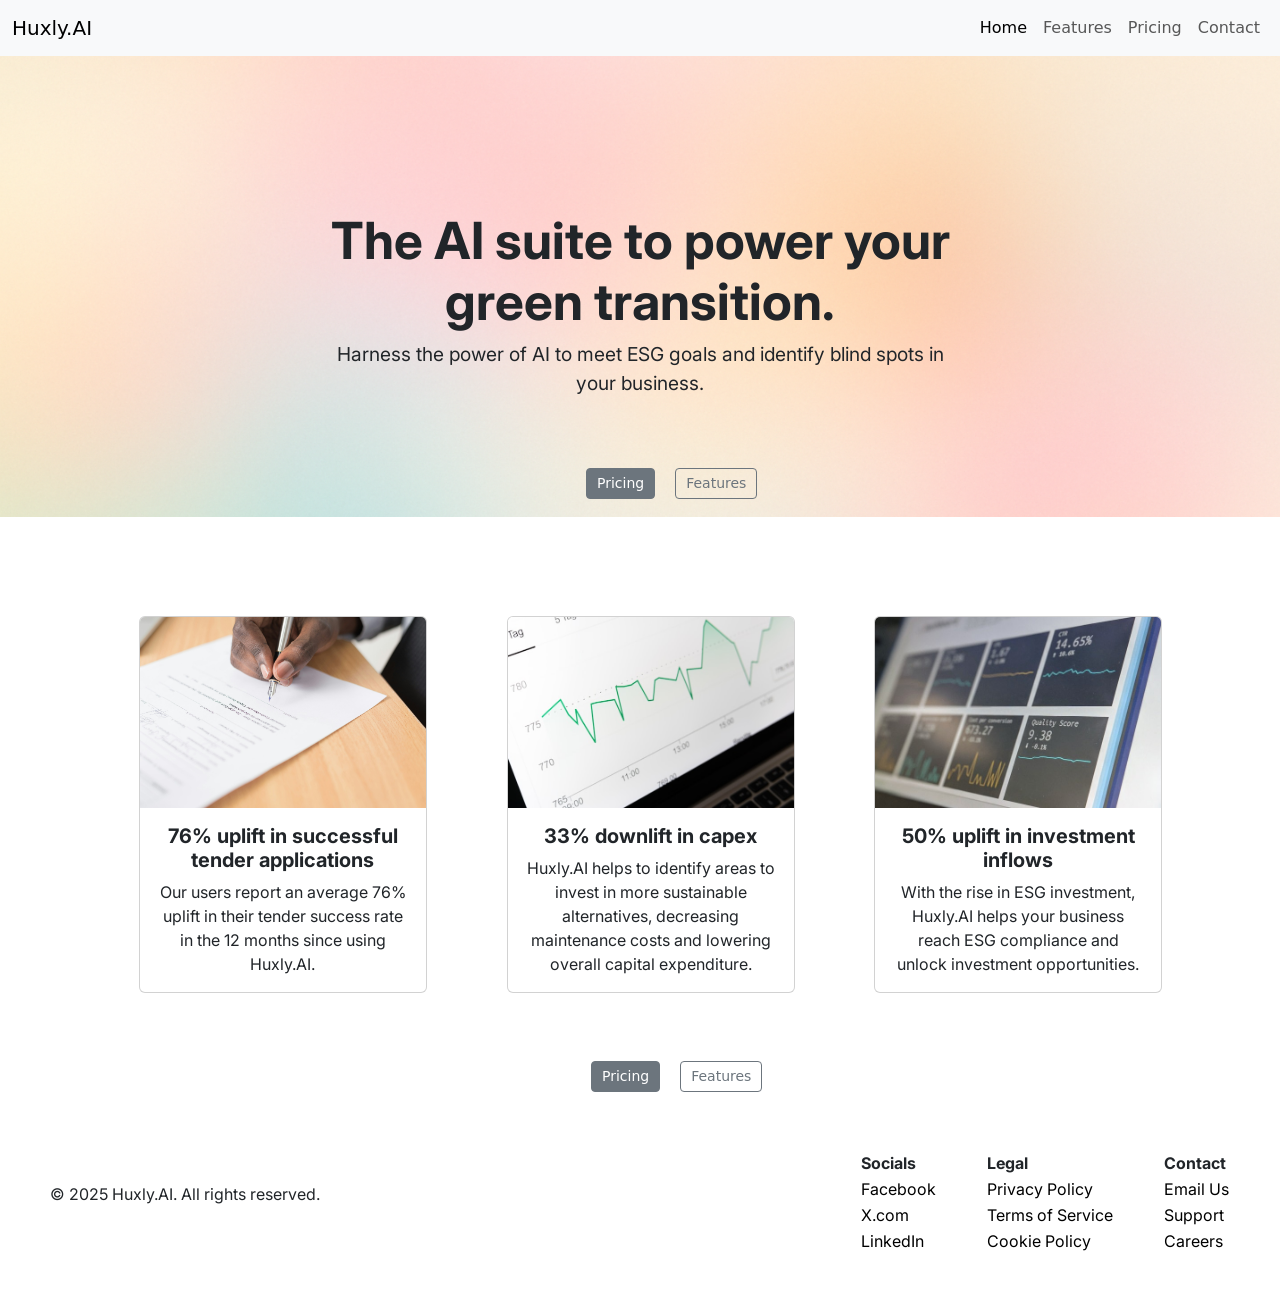
==== index.html @ 0ac2c99c "added links to the footer navbar" ====
<!DOCTYPE html>
<html lang="en">

<head>
    <!-- metadata below sets character set, viewport settings, meta description, keywords for SEO, author and Title of the page. -->
    <meta charset="UTF-8">
    <meta name="viewport" content="width=device-width, initial-scale=1.0">
    <meta name="description" content="Huxly.AI - AI-powered ESG and Sustainability Data Platform">
    <meta name="keywords"
        content="Huxly.AI, ESG, Sustainability, AI-powered, Data Platform, Environmental, Social, Governance, Analytics">
    <meta name="author" content="Luke Thompson">
    <title>Huxly.AI - Home</title>
    <!-- link elements below includes bootstrap and original stylesheets into the page. -->
    <link rel="stylesheet" href="assets/css/style.css">
    <link href="https://cdn.jsdelivr.net/npm/bootstrap@5.3.8/dist/css/bootstrap.min.css" rel="stylesheet"
        integrity="sha384-sRIl4kxILFvY47J16cr9ZwB07vP4J8+LH7qKQnuqkuIAvNWLzeN8tE5YBujZqJLB" crossorigin="anonymous">
    <!-- embedding fonts from google -->
    <link rel="preconnect" href="https://fonts.googleapis.com">
    <link rel="preconnect" href="https://fonts.gstatic.com" crossorigin>
    <link
        href="https://fonts.googleapis.com/css2?family=Inter:ital,opsz,wght@0,14..32,100..900;1,14..32,100..900&display=swap"
        rel="stylesheet">
</head>

<body>
    <!-- header contains primary navbar which is fixed using CSS -->
    <header>
        <!-- Navbar code and style is repurposed from bootstrap's components library -->
        <nav class="navbar navbar-expand-lg bg-body-tertiary" id="primary-nav">
            <div class="container-fluid">
                <a class="navbar-brand" href="index.html">Huxly.AI</a>
                <button class="navbar-toggler" type="button" data-bs-toggle="collapse" data-bs-target="#navbarNav"
                    aria-controls="navbarNav" aria-expanded="false" aria-label="Toggle navigation">
                </button>
                <!-- Navbar is built as an unordered list, use of flexbox to justify the navbar ul to the right of the div. -->
                <div class="collapse navbar-collapse" id="navbarNav">
                    <ul class="navbar-nav d-flex justify-content-end w-100">
                        <li class="nav-item">
                            <a class="nav-link active" aria-current="page" href="index.html">Home</a>
                        </li>
                        <li class="nav-item">
                            <a class="nav-link" href="features.html">Features</a>
                        </li>
                        <li class="nav-item">
                            <a class="nav-link" href="pricing.html">Pricing</a>
                        </li>
                        <li class="nav-item">
                            <a class="nav-link" href="contact.html">Contact</a>
                        </li>
                    </ul>
                </div>
            </div>
        </nav>
    </header>
    <br>
    <!-- hero section semantically structured -->
    <section>
        <div class="hero-section">
            <!-- hero image with responsive deisgn and aria label for accessibilty
            image was generated using chatGPT and the "Ivory Glow" colour palette from Figma -->
            <img src="assets/img/hero-desktop-1.png" media="(min-width:550px)"
                aria-label="Hero Image background showing an abstract and minimalist design with orange and blue tones representing sustainability and technology."
                alt="Abstract Hero Image desktop">

            <!-- h1 and p elements' variable font classes import font from google -->
            <h1 class="inter-bold-700">The AI suite to power your green transition.</h1>
            <p class="inter-normal-400">Harness the power of AI to meet ESG goals and identify blind spots in your
                business.</p>

            <!-- buttons from bootstrap are links to relevant pages on the site -->
            <div class="section-buttons">
                <a href="pricing.html">
                    <button type="button" class="btn btn-secondary btn-sm">
                        Pricing
                    </button>
                </a>
                <a href="features.html">
                    <button type="button" class="btn btn-outline-secondary btn-sm">
                        Features
                    </button>
                </a>
            </div>
        </div>
    </section>
    <br>
    <section>
        <div class="benefits-section" name="benefits-section">
            <ul class="container row" id="benefits-ul">
                <li class="col-lg-4 col-md-6 col-sm-12">
                    <div class="card" style="width: 18rem;">
                        <img src="assets/img/cytonn-photography-unsplash.jpg" class="card-img-top"
                            alt="Photo of a person's hand signing a document. Photo by https://unsplash.com/@cytonn_photography?utm_source=unsplash&utm_medium=referral&utm_content=creditCopyText Cytonn Photography @ https://unsplash.com/photos/person-writing-on-white-paper-GJao3ZTX9gU?utm_source=unsplash&utm_medium=referral&utm_content=creditCopyText">
                        <div class="card-body">
                            <h5 class="card-title inter-bold-700">76% uplift in successful tender applications</h5>
                            <p class="card-text inter-normal-400">Our users report an average 76% uplift in their tender
                                success rate in the 12 months since using Huxly.AI.</p>
                        </div>
                    </div>
                </li>
                <li class="col-lg-4 col-md-6 col-sm-12">
                    <div class="card" style="width: 18rem;">
                        <img src="assets/img/markus-winkler-unsplash.jpg" class="card-img-top"
                            alt="Photo of financial market trend on a computer screen. Photo by https://unsplash.com/@markuswinkler?utm_source=unsplash&utm_medium=referral&utm_content=creditCopyText Markus Winkler @ https://unsplash.com/photos/black-and-silver-laptop-computer-IrRbSND5EUc">
                        <div class="card-body">
                            <h5 class="card-title inter-bold-700">33% downlift in capex</h5>
                            <p class="card-text inter-normal-400">Huxly.AI helps to identify areas to invest in more
                                sustainable alternatives, decreasing maintenance costs and lowering overall capital
                                expenditure.</p>
                        </div>
                    </div>
                </li>
                <li class="col-lg-4 col-md-6 col-sm-12">
                    <div class="card" style="width: 18rem;">
                        <img src="assets/img/stephen-dawson-unsplash.jpg" class="card-img-top"
                            alt="Photo by https://unsplash.com/@dawson2406?utm_source=unsplash&utm_medium=referral&utm_content=creditCopyText Stephen Dawson @ https://unsplash.com/photos/turned-on-monitoring-screen-qwtCeJ5cLYs?utm_source=unsplash&utm_medium=referral&utm_content=creditCopyTextUnsplash">
                        <div class="card-body">
                            <h5 class="card-title inter-bold-700">50% uplift in investment inflows</h5>
                            <p class="card-text inter-normal-400">With the rise in ESG investment,
                                Huxly.AI helps your business reach ESG compliance and unlock investment
                                opportunities.</p>
                        </div>
                    </div>
                </li>
            </ul>
            <div class="section-buttons">
                <!-- buttons from bootstrap are links to relevant pages on the site -->
                <a href="pricing.html">
                    <button type="button" class="btn btn-secondary btn-sm">
                        Pricing
                    </button>
                </a>
                <a href="features.html">
                    <button type="button" class="btn btn-outline-secondary btn-sm">
                        Features
                    </button>
                </a>
            </div>
        </div>
    </section>

    <br>

    <!-- footer contains secondary navbar -->
    <footer>
        <div class="footer-nav">
            <nav class="navbar">
                <div class="footer-content col-md-6">
                    <p class="inter-normal-400">&copy; 2025 Huxly.AI. All rights reserved.</p>
                </div>

                <div class="footer-links col-md-6">
                    <table class="inter-normal-400">
                        <tr>
                            <th>
                                Socials
                            </th>
                            <th>
                                Legal
                            </th>
                            <th>
                                Contact
                            </th>
                        </tr>
                        <tr>
                            <td>
                                <a href="https://facebook.com/"
                                    aria-label="a hyperlink to facebook's homepage">Facebook</a>
                            </td>
                            <td>
                                <a href="https://www.privacypolicies.com/live/e289e4f3-e33b-4e38-826a-d3c6685af611"
                                    aria-label="a hyperlink to our privacy policy">Privacy Policy</a>
                            </td>
                            <td>
                                <a href="huxly@huxly.ai" aria-label="a hyperlink to email us">Email Us</a>
                            </td>
                        </tr>
                        <tr>
                            <td>
                                <a href="https://x.com/" aria-label="a hyperlink to X.com's homepage">X.com</a>
                            </td>
                            <td>
                                <a href="https://www.privacypolicies.com/live/bb65aa88-5503-41f1-b3d4-fbc7c5475021"
                                    aria-label="a hyperlink to our TOS">Terms of Service</a>
                            </td>
                            <td>
                                <a href="contact.html" aria-label="a hyperlink to our contact page">Support</a>
                            </td>
                        </tr>
                        <tr>
                            <td>
                                <a href="https://linkedin.com/"
                                    aria-label="a hyperlink to Linkedin's homepage">LinkedIn</a>
                            </td>
                            <td>
                                <a href="https://www.privacypolicies.com/live/eab9e047-bd60-47de-a37a-541c9a90000f"
                                    aria-label="a hyperlink to our cookie policy">Cookie Policy</a>
                            </td>
                            <td>
                                <a href="contact.html" aria-label="a hyperlink to our contact page">Careers</a>
                            </td>
                        </tr>
                    </table>
                </div>
            </nav>
        </div>
    </footer>

    <!-- Script below is to enable bootstrap on the webpage. -->
    <script src="https://cdn.jsdelivr.net/npm/bootstrap@5.3.8/dist/js/bootstrap.bundle.min.js"
        integrity="sha384-FKyoEForCGlyvwx9Hj09JcYn3nv7wiPVlz7YYwJrWVcXK/BmnVDxM+D2scQbITxI"
        crossorigin="anonymous"></script>
</body>

</html>
---- assets/css/style.css ----
/* This is the default stylesheet */

/* media query to change padding top size on smaller devices so headings aren't consumed by navbar */
@media screen and (max-width: 414px) {
    #pricing-h1 {
        padding-top: 10%;
    }
}

/* styling to ensure h1 is below the navbar and has smaller padding than the pricing cards */
@media screen and (min-width: 415px) {
    #pricing-h1 {
        /* colour is in-keeping with the Ivory Glow color scheme from Figma */
        background-color: #E2E7E3;
        display: flex;
        position: relative;
        padding-top: 5%;
        padding-left: 5%;
    }
}

/* makes all images responsive */
img {
    width: 100%;
    height: auto;
}

/* this css styles the variable font using the bold class (used mainly on headings)*/
.inter-bold-700 {
    font-family: "Inter", sans-serif;
    font-optical-sizing: auto;
    font-weight: 700;
    font-style: normal;
}

/* this css styles the variable font using the normal class (used mainly on p elements)*/
.inter-normal-400 {
    font-family: "Inter", sans-serif;
    font-optical-sizing: auto;
    font-weight: 400;
    font-style: normal;
    text-decoration: none;
}

/* styles the navbar to remain fixed at the top of the page and to fill the width of the viewport */
#primary-nav {
    position: fixed;
    width: 100%;
    z-index: 1;
}

/* style for the container which holds the hero section content, position is absolute so I can overlay objects on top of it*/
.hero-section {
    position: relative;
}

/* style for the img in the hero section, position is absolute so I can overlay objects on top of it*/
.hero-section img {
    position: relative;
}

/* h1 styling for the heading in the hero section container, text size is responsive as it is relative to the viewport width, 
poisitioning inside the container is styled so it is centred and overlayed using position: absolute; */
.hero-section h1 {
    font-size: 4vw;
    text-align: center;
    display: flex;
    justify-content: center;
    position: absolute;
    top: 50%;
    left: 50%;
    transform: translate(-50%, -50%);
}

/* p styling for the paragraph in the hero section container, text size is responsive as it is relative to the viewport width, 
poisitioning inside the container is styled so it is centred and overlayed using position: absolute; */
.hero-section p {
    font-size: 1.5vw;
    text-align: center;
    display: flex;
    justify-content: center;
    position: absolute;
    top: 70%;
    left: 50%;
    transform: translate(-50%, -50%);
}


/* styles the benefits section with padding, margin, height, etc */
.benefits-section {
    padding-top: 50px;
    padding-bottom: 50px;
    padding-left: 6vw;
    margin-left: 50px;
    margin-right: 50px;
    height: auto;
    display: flex;
    justify-content: center;
    align-items: center;
    position: relative;
}

/* removes default bullet points from unordered list in benefits section */
#benefits-ul {
    list-style-type: none;
    margin: 0;
    padding: 0;
}

/* adds padding to the list items in the benefits section */
#benefits-ul>li {
    padding-top: 25px;
    padding-bottom: 75px;
}

/* styles positioning of the buttons at the end of each section on the web page */
.section-buttons {
    display: flex;
    flex-direction: row;
    justify-content: center;
    position: absolute;
    top: 90%;
    left: 45%;
    size: 4vw;
}

/* styles spacing between buttons */
.section-buttons>a>button {
    padding-left: 10px;
    padding-right: 10px;
    margin-left: 10px;
    margin-right: 10px;
}

/* justify's the text to the center of each bootstrap card */
.card-body {
    text-align: center;
}

/* styles the pricing cards to be centred in the webpage and below the fixed navbar */
#pricing-section {
    /* colour is in-keeping with the Ivory Glow color scheme from Figma */
    background-color: #E2E7E3;
    padding-left: 20%;
}

/* styles the pricing comparison table to be centred in the webpage and below the previous div */
#pricing-comparison-section {
    padding: 5%;
}

/* styles the footer navbar to fill the width of the viewport and to display flex containers inline */
.footer-nav {
    display: inline;
    position: relative;
    width: 100%;
}

/* styles the footer copyright info align left */
.footer-content {
    display: flex;
    align-content: center;
    justify-content: start;
    padding-left: 50px;
    padding-bottom: 50px;
}

/* styles the footer nav links to align right */
.footer-links {
    display: flex;
    align-content: center;
    justify-content: end;
    padding-right: 50px;
    padding-bottom: 50px;
}

th,
td {
    padding-left: 50px;
}

/* the below style removes blue and underlined default styl;e for hyperlinks in the footer navbar table */
th>a {
    text-decoration: none;
    color: black;
}

/* the below style removes blue and underlined default styl;e for hyperlinks in the footer navbar table */
td>a {
    text-decoration: none;
    color: black;
}
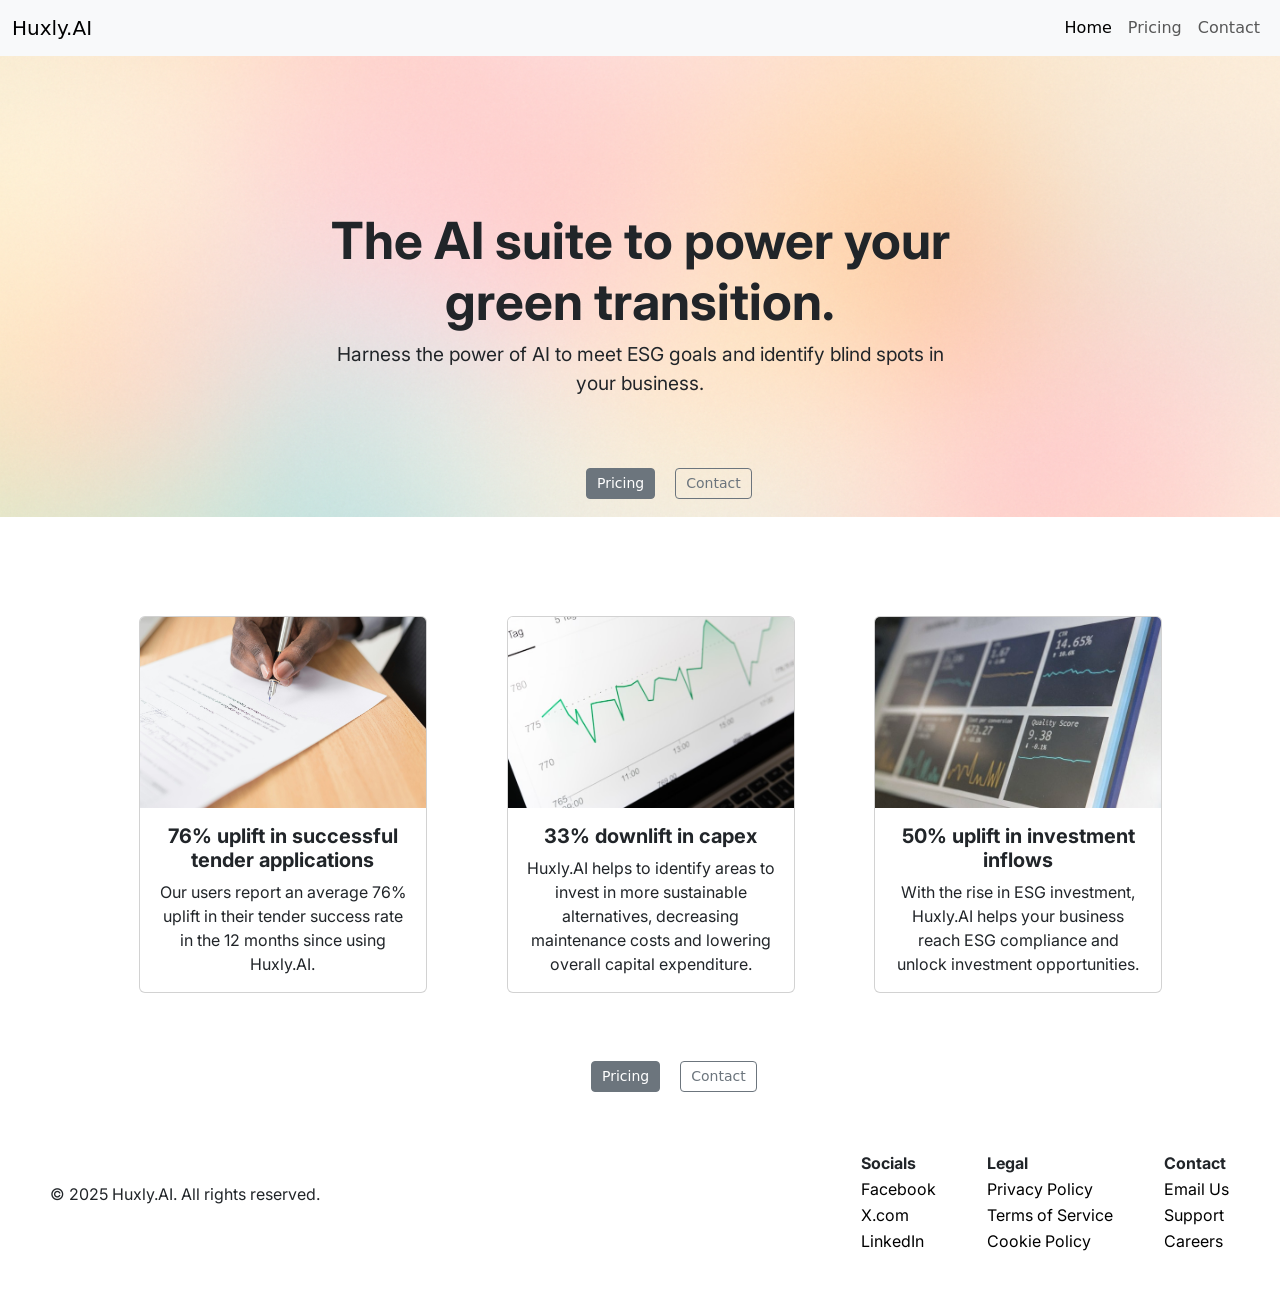
==== commit 56f79836: "removed features page from the site, as it is included in the pricing page" ====
--- a/index.html
+++ b/index.html
@@ -39,13 +39,12 @@
                             <a class="nav-link active" aria-current="page" href="index.html">Home</a>
                         </li>
                         <li class="nav-item">
-                            <a class="nav-link" href="features.html">Features</a>
+                            <a class="nav-link" aria-label="a hyperlink to navigate to the pricing page"
+                                href="pricing.html">Pricing</a>
                         </li>
                         <li class="nav-item">
-                            <a class="nav-link" href="pricing.html">Pricing</a>
-                        </li>
-                        <li class="nav-item">
-                            <a class="nav-link" href="contact.html">Contact</a>
+                            <a class="nav-link" aria-label="a hyperlink to navigate to the contact page"
+                                href="contact.html">Contact</a>
                         </li>
                     </ul>
                 </div>
@@ -70,13 +69,15 @@
             <!-- buttons from bootstrap are links to relevant pages on the site -->
             <div class="section-buttons">
                 <a href="pricing.html">
-                    <button type="button" class="btn btn-secondary btn-sm">
+                    <button type="button" aria-label="a hyperlink to navigate to the pricing page"
+                        class="btn btn-secondary btn-sm">
                         Pricing
                     </button>
                 </a>
-                <a href="features.html">
-                    <button type="button" class="btn btn-outline-secondary btn-sm">
-                        Features
+                <a href="contact.html">
+                    <button type="button" aria-label="a hyperlink to navigate to the contact page"
+                        class="btn btn-outline-secondary btn-sm">
+                        Contact
                     </button>
                 </a>
             </div>
@@ -125,13 +126,15 @@
             <div class="section-buttons">
                 <!-- buttons from bootstrap are links to relevant pages on the site -->
                 <a href="pricing.html">
-                    <button type="button" class="btn btn-secondary btn-sm">
+                    <button type="button" aria-label="a hyperlink to navigate to the pricing page"
+                        class="btn btn-secondary btn-sm">
                         Pricing
                     </button>
                 </a>
-                <a href="features.html">
-                    <button type="button" class="btn btn-outline-secondary btn-sm">
-                        Features
+                <a href="contact.html">
+                    <button type="button" aria-label="a hyperlink to navigate to the contact page"
+                        class="btn btn-outline-secondary btn-sm">
+                        Contact
                     </button>
                 </a>
             </div>
@@ -163,24 +166,27 @@
                         </tr>
                         <tr>
                             <td>
-                                <a href="https://facebook.com/"
+                                <a href="https://facebook.com/" target="_blank"
                                     aria-label="a hyperlink to facebook's homepage">Facebook</a>
                             </td>
                             <td>
                                 <a href="https://www.privacypolicies.com/live/e289e4f3-e33b-4e38-826a-d3c6685af611"
-                                    aria-label="a hyperlink to our privacy policy">Privacy Policy</a>
-                            </td>
-                            <td>
-                                <a href="huxly@huxly.ai" aria-label="a hyperlink to email us">Email Us</a>
-                            </td>
-                        </tr>
-                        <tr>
-                            <td>
-                                <a href="https://x.com/" aria-label="a hyperlink to X.com's homepage">X.com</a>
+                                    target="_blank" aria-label="a hyperlink to our privacy policy">Privacy Policy</a>
+                            </td>
+                            <td>
+                                <a href="mailto:huxly@huxly.ai" target="_blank"
+                                    aria-label="a hyperlink to email us">Email
+                                    Us</a>
+                            </td>
+                        </tr>
+                        <tr>
+                            <td>
+                                <a href="https://x.com/" target="_blank"
+                                    aria-label="a hyperlink to X.com's homepage">X.com</a>
                             </td>
                             <td>
                                 <a href="https://www.privacypolicies.com/live/bb65aa88-5503-41f1-b3d4-fbc7c5475021"
-                                    aria-label="a hyperlink to our TOS">Terms of Service</a>
+                                    target="_blank" aria-label="a hyperlink to our TOS">Terms of Service</a>
                             </td>
                             <td>
                                 <a href="contact.html" aria-label="a hyperlink to our contact page">Support</a>
@@ -188,12 +194,12 @@
                         </tr>
                         <tr>
                             <td>
-                                <a href="https://linkedin.com/"
+                                <a href="https://linkedin.com/" target="_blank"
                                     aria-label="a hyperlink to Linkedin's homepage">LinkedIn</a>
                             </td>
                             <td>
                                 <a href="https://www.privacypolicies.com/live/eab9e047-bd60-47de-a37a-541c9a90000f"
-                                    aria-label="a hyperlink to our cookie policy">Cookie Policy</a>
+                                    target="_blank" aria-label="a hyperlink to our cookie policy">Cookie Policy</a>
                             </td>
                             <td>
                                 <a href="contact.html" aria-label="a hyperlink to our contact page">Careers</a>
--- a/assets/css/style.css
+++ b/assets/css/style.css
@@ -174,6 +174,40 @@
     padding-bottom: 50px;
 }
 
+.contact-hero-section {
+    position: relative;
+}
+
+/* h1 styling for the heading in the contact hero section container, text size is responsive as it is relative to the viewport width, 
+poisitioning inside the container is styled so it is centred and overlayed using position: absolute; */
+.contact-hero-section h1 {
+    font-size: 4vw;
+    text-align: center;
+    display: flex;
+    justify-content: center;
+    position: absolute;
+    top: 20%;
+    left: 20%;
+    transform: translate(-50%, -50%);
+}
+
+/* allows contact form and h1 t overlap the background image */
+#contact-form {
+    position: absolute;
+    bottom: 15%;
+    left: 10%;
+}
+
+/* ensures that the form doesn't overlap the h1 on the page */
+@media only screen and (max-width: 1600px) {
+    #contact-form {
+        position: relative;
+        transform: translate(0, 0);
+        margin-top: 20px;
+        left: 0%;
+    }
+}
+
 th,
 td {
     padding-left: 50px;
